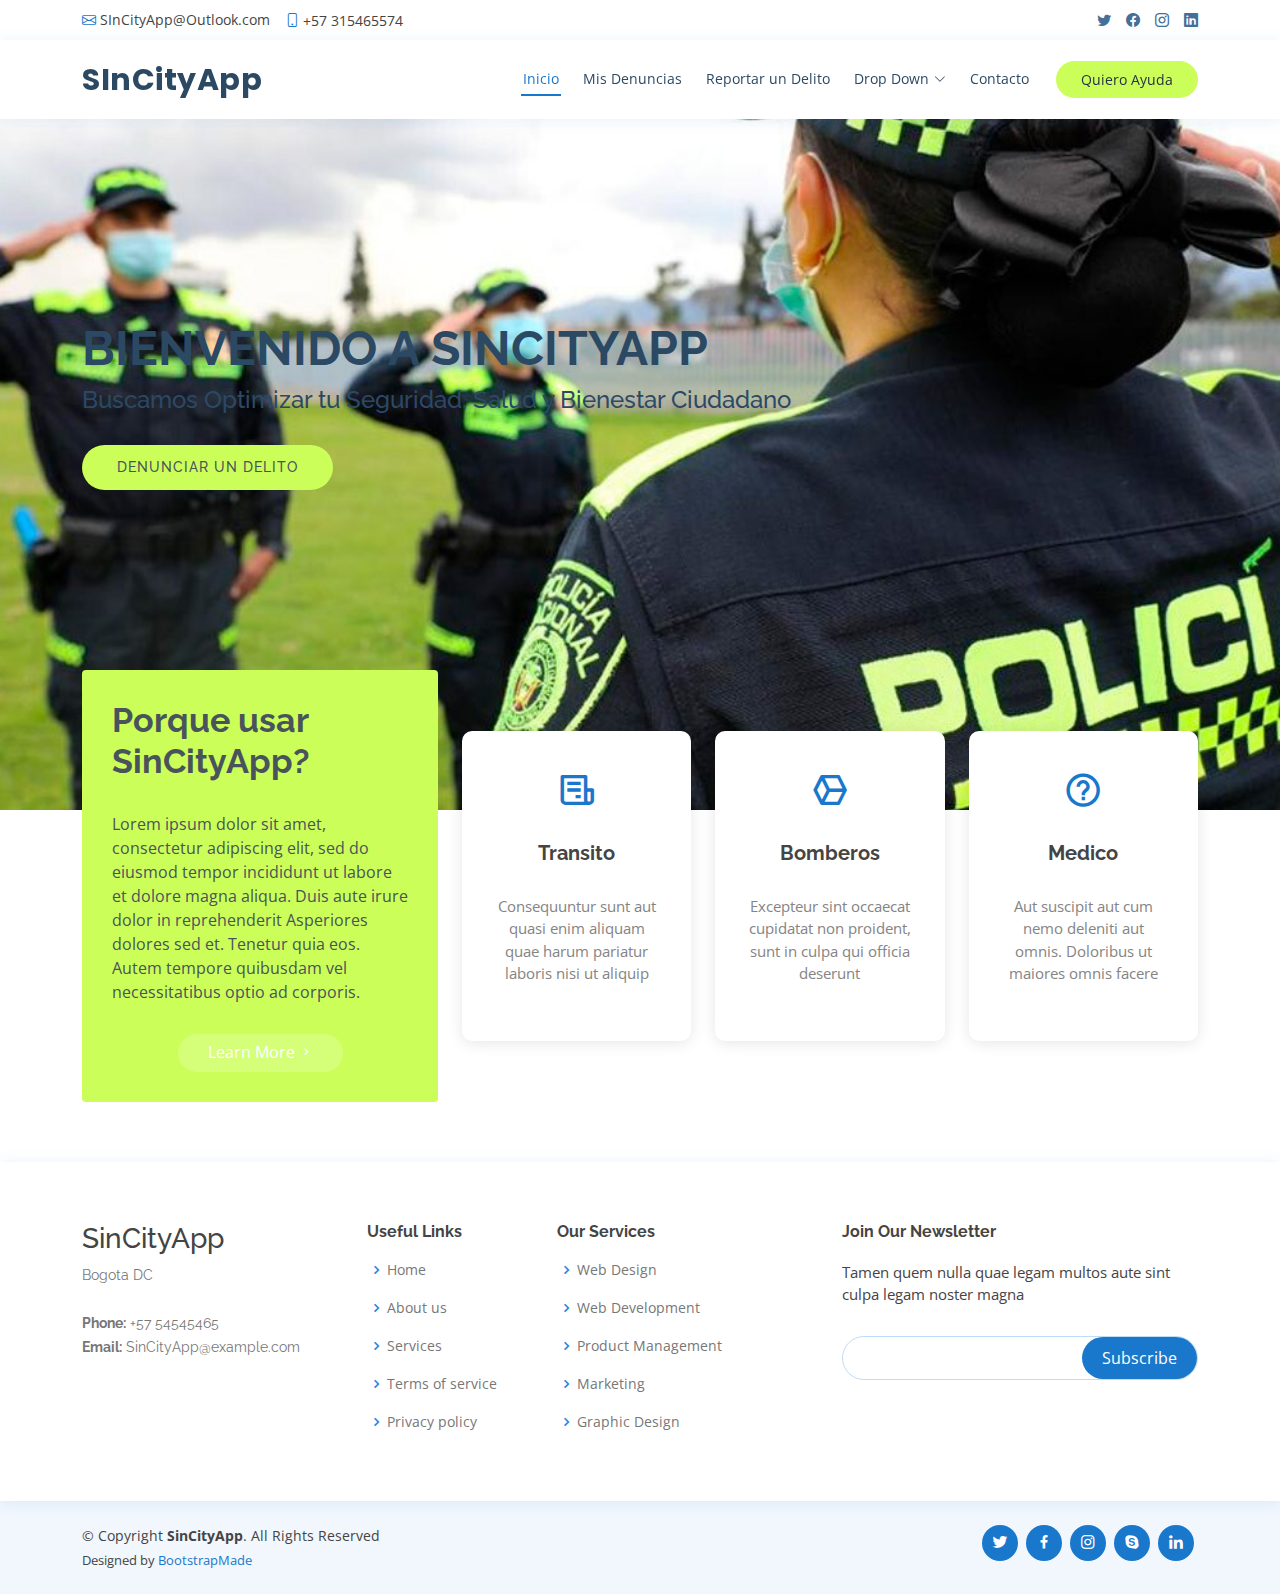
==== demo-simsityapp/src/main/resources/static/index.html @ 8b7c566d "Se agrego el BackEnd con Java SpringBoot" ====
<!DOCTYPE html>
<html lang="en">

<head>
  <meta charset="utf-8">
  <meta content="width=device-width, initial-scale=1.0" name="viewport">

  <title>SInCityApp</title>
  <meta content="" name="description">
  <meta content="" name="keywords">

  <!-- Favicons -->
  <link href="assets/img/favicon.png" rel="icon">
  <link href="assets/img/apple-touch-icon.png" rel="apple-touch-icon">

  <!-- Google Fonts -->
  <link href="https://fonts.googleapis.com/css?family=Open+Sans:300,300i,400,400i,600,600i,700,700i|Raleway:300,300i,400,400i,500,500i,600,600i,700,700i|Poppins:300,300i,400,400i,500,500i,600,600i,700,700i" rel="stylesheet">

  <!-- Vendor CSS Files -->
  <link href="assets/vendor/fontawesome-free/css/all.min.css" rel="stylesheet">
  <link href="assets/vendor/animate.css/animate.min.css" rel="stylesheet">
  <link href="assets/vendor/bootstrap/css/bootstrap.min.css" rel="stylesheet">
  <link href="assets/vendor/bootstrap-icons/bootstrap-icons.css" rel="stylesheet">
  <link href="assets/vendor/boxicons/css/boxicons.min.css" rel="stylesheet">
  <link href="assets/vendor/glightbox/css/glightbox.min.css" rel="stylesheet">
  <link href="assets/vendor/remixicon/remixicon.css" rel="stylesheet">
  <link href="assets/vendor/swiper/swiper-bundle.min.css" rel="stylesheet">

  <!-- Template Main CSS File -->
  <link href="assets/css/style.css" rel="stylesheet">

  <!-- =======================================================
  * Template Name: Medilab - v4.8.1
  * Template URL: https://bootstrapmade.com/medilab-free-medical-bootstrap-theme/
  * Author: BootstrapMade.com
  * License: https://bootstrapmade.com/license/
  ======================================================== -->
</head>

<body>

  <!-- ======= Top Bar ======= -->
  <div id="topbar" class="d-flex align-items-center fixed-top">
    <div class="container d-flex justify-content-between">
      <div class="contact-info d-flex align-items-center">
        <i class="bi bi-envelope"></i> <a href="mailto:contact@example.com">SInCityApp@Outlook.com</a>
        <i class="bi bi-phone"></i> +57 315465574
      </div>
      <div class="d-none d-lg-flex social-links align-items-center">
        <a href="#" class="twitter"><i class="bi bi-twitter"></i></a>
        <a href="#" class="facebook"><i class="bi bi-facebook"></i></a>
        <a href="#" class="instagram"><i class="bi bi-instagram"></i></a>
        <a href="#" class="linkedin"><i class="bi bi-linkedin"></i></i></a>
      </div>
    </div>
  </div>

  <!-- ======= Header ======= -->
  <header id="header" class="fixed-top">
    <div class="container d-flex align-items-center">

      <h1 class="logo me-auto"><a href="index.html">SInCityApp</a></h1>
      <!-- Uncomment below if you prefer to use an image logo -->
      <!-- <a href="index.html" class="logo me-auto"><img src="assets/img/logo.png" alt="" class="img-fluid"></a>-->

      <nav id="navbar" class="navbar order-last order-lg-0">
        <ul>
          <li><a class="nav-link scrollto active" href="#hero">Inicio</a></li>
          <li><a class="nav-link scrollto" href="#about">Mis Denuncias</a></li>
          <li><a class="nav-link scrollto" href="#services">Reportar un Delito</a></li>
      
          <li class="dropdown"><a href="#"><span>Drop Down</span> <i class="bi bi-chevron-down"></i></a>
            <ul>
              <li><a href="#">Drop Down 1</a></li>
              <li class="dropdown"><a href="#"><span>Deep Drop Down</span> <i class="bi bi-chevron-right"></i></a>
                <ul>
                  <li><a href="#">Deep Drop Down 1</a></li>
                  <li><a href="#">Deep Drop Down 2</a></li>
                  <li><a href="#">Deep Drop Down 3</a></li>
                  <li><a href="#">Deep Drop Down 4</a></li>
                  <li><a href="#">Deep Drop Down 5</a></li>
                </ul>
              </li>
              <li><a href="#">Drop Down 2</a></li>
              <li><a href="#">Drop Down 3</a></li>
              <li><a href="#">Drop Down 4</a></li>
            </ul>
          </li>
          <li><a class="nav-link scrollto" href="#contact">Contacto</a></li>
        </ul>
        <i class="bi bi-list mobile-nav-toggle"></i>
      </nav><!-- .navbar -->

      <a href="#appointment" class="appointment-btn scrollto"><span class="d-none d-md-inline">Quiero</span> Ayuda</a>

    </div>
  </header><!-- End Header -->

  <!-- ======= Hero Section ======= -->
  <section id="hero" class="d-flex align-items-center">
    <div class="container">
      <h1>Bienvenido a SInCityApp</h1>
      <h2>Buscamos Optimizar tu Seguridad, Salud y Bienestar Ciudadano</h2>
      <a href="#about" class="btn-get-started scrollto">Denunciar Un Delito</a>
    </div>
  </section><!-- End Hero -->

  <main id="main">

    <!-- ======= Why Us Section ======= -->
    <section id="why-us" class="why-us">
      <div class="container">

        <div class="row">
          <div class="col-lg-4 d-flex align-items-stretch">
            <div class="content">
              <h3>Porque usar SinCityApp?</h3>
              <p>
                Lorem ipsum dolor sit amet, consectetur adipiscing elit, sed do eiusmod tempor incididunt ut labore et dolore magna aliqua. Duis aute irure dolor in reprehenderit
                Asperiores dolores sed et. Tenetur quia eos. Autem tempore quibusdam vel necessitatibus optio ad corporis.
              </p>
              <div class="text-center">
                <a href="#" class="more-btn">Learn More <i class="bx bx-chevron-right"></i></a>
              </div>
            </div>
          </div>
          <div class="col-lg-8 d-flex align-items-stretch">
            <div class="icon-boxes d-flex flex-column justify-content-center">
              <div class="row">
                <div class="col-xl-4 d-flex align-items-stretch">
                  <div class="icon-box mt-4 mt-xl-0">
                    <i class="bx bx-receipt"></i>
                    <h4>Transito</h4>
                    <p>Consequuntur sunt aut quasi enim aliquam quae harum pariatur laboris nisi ut aliquip</p>
                  </div>
                </div>
                <div class="col-xl-4 d-flex align-items-stretch">
                  <div class="icon-box mt-4 mt-xl-0">
                    <i class="bx bx-cube-alt"></i>
                    <h4>Bomberos</h4>
                    <p>Excepteur sint occaecat cupidatat non proident, sunt in culpa qui officia deserunt</p>
                  </div>
                </div>
                <div class="col-xl-4 d-flex align-items-stretch">
                  <div class="icon-box mt-4 mt-xl-0">
                    <i class="bx bx-help-circle"></i>
                    <h4>Medico</h4>
                    <p>Aut suscipit aut cum nemo deleniti aut omnis. Doloribus ut maiores omnis facere</p>
                  </div>
                </div>
              </div>
            </div><!-- End .content-->
          </div>
        </div>

      </div>
    </section><!-- End Why Us Section -->

    <!-- ======= About Section ======= -->
    <!-- <section id="about" class="about">
      <div class="container-fluid">

        <div class="row">
          <div class="col-xl-5 col-lg-6 video-box d-flex justify-content-center align-items-stretch position-relative">
            <a href="https://www.youtube.com/watch?v=jDDaplaOz7Q" class="glightbox play-btn mb-4"></a>
          </div>

          <div class="col-xl-7 col-lg-6 icon-boxes d-flex flex-column align-items-stretch justify-content-center py-5 px-lg-5">
            <h3>Enim quis est voluptatibus aliquid consequatur fugiat</h3>
            <p>Esse voluptas cumque vel exercitationem. Reiciendis est hic accusamus. Non ipsam et sed minima temporibus laudantium. Soluta voluptate sed facere corporis dolores excepturi. Libero laboriosam sint et id nulla tenetur. Suscipit aut voluptate.</p>

            <div class="icon-box">
              <div class="icon"><i class="bx bx-fingerprint"></i></div>
              <h4 class="title"><a href="">Lorem Ipsum</a></h4>
              <p class="description">Voluptatum deleniti atque corrupti quos dolores et quas molestias excepturi sint occaecati cupiditate non provident</p>
            </div>

            <div class="icon-box">
              <div class="icon"><i class="bx bx-gift"></i></div>
              <h4 class="title"><a href="">Nemo Enim</a></h4>
              <p class="description">At vero eos et accusamus et iusto odio dignissimos ducimus qui blanditiis praesentium voluptatum deleniti atque</p>
            </div>

            <div class="icon-box">
              <div class="icon"><i class="bx bx-atom"></i></div>
              <h4 class="title"><a href="">Dine Pad</a></h4>
              <p class="description">Explicabo est voluptatum asperiores consequatur magnam. Et veritatis odit. Sunt aut deserunt minus aut eligendi omnis</p>
            </div>

          </div>
        </div>

      </div>
    </section> -->

    <!-- ======= Counts Section ======= -->
    <!-- <section id="counts" class="counts">
      <div class="container">

        <div class="row">

          <div class="col-lg-3 col-md-6">
            <div class="count-box">
              <i class="fas fa-user-md"></i>
              <span data-purecounter-start="0" data-purecounter-end="85" data-purecounter-duration="1" class="purecounter"></span>
              <p>Doctors</p>
            </div>
          </div>

          <div class="col-lg-3 col-md-6 mt-5 mt-md-0">
            <div class="count-box">
              <i class="far fa-hospital"></i>
              <span data-purecounter-start="0" data-purecounter-end="18" data-purecounter-duration="1" class="purecounter"></span>
              <p>Departments</p>
            </div>
          </div>

          <div class="col-lg-3 col-md-6 mt-5 mt-lg-0">
            <div class="count-box">
              <i class="fas fa-flask"></i>
              <span data-purecounter-start="0" data-purecounter-end="12" data-purecounter-duration="1" class="purecounter"></span>
              <p>Research Labs</p>
            </div>
          </div>

          <div class="col-lg-3 col-md-6 mt-5 mt-lg-0">
            <div class="count-box">
              <i class="fas fa-award"></i>
              <span data-purecounter-start="0" data-purecounter-end="150" data-purecounter-duration="1" class="purecounter"></span>
              <p>Awards</p>
            </div>
          </div>

        </div>

      </div>
    </section> -->

    <!-- ======= Services Section ======= -->
    <!-- <section id="services" class="services">
      <div class="container">

        <div class="section-title">
          <h2>Services</h2>
          <p>Magnam dolores commodi suscipit. Necessitatibus eius consequatur ex aliquid fuga eum quidem. Sit sint consectetur velit. Quisquam quos quisquam cupiditate. Et nemo qui impedit suscipit alias ea. Quia fugiat sit in iste officiis commodi quidem hic quas.</p>
        </div>

        <div class="row">
          <div class="col-lg-4 col-md-6 d-flex align-items-stretch">
            <div class="icon-box">
              <div class="icon"><i class="fas fa-heartbeat"></i></div>
              <h4><a href="">Lorem Ipsum</a></h4>
              <p>Voluptatum deleniti atque corrupti quos dolores et quas molestias excepturi</p>
            </div>
          </div>

          <div class="col-lg-4 col-md-6 d-flex align-items-stretch mt-4 mt-md-0">
            <div class="icon-box">
              <div class="icon"><i class="fas fa-pills"></i></div>
              <h4><a href="">Sed ut perspiciatis</a></h4>
              <p>Duis aute irure dolor in reprehenderit in voluptate velit esse cillum dolore</p>
            </div>
          </div>

          <div class="col-lg-4 col-md-6 d-flex align-items-stretch mt-4 mt-lg-0">
            <div class="icon-box">
              <div class="icon"><i class="fas fa-hospital-user"></i></div>
              <h4><a href="">Magni Dolores</a></h4>
              <p>Excepteur sint occaecat cupidatat non proident, sunt in culpa qui officia</p>
            </div>
          </div>

          <div class="col-lg-4 col-md-6 d-flex align-items-stretch mt-4">
            <div class="icon-box">
              <div class="icon"><i class="fas fa-dna"></i></div>
              <h4><a href="">Nemo Enim</a></h4>
              <p>At vero eos et accusamus et iusto odio dignissimos ducimus qui blanditiis</p>
            </div>
          </div>

          <div class="col-lg-4 col-md-6 d-flex align-items-stretch mt-4">
            <div class="icon-box">
              <div class="icon"><i class="fas fa-wheelchair"></i></div>
              <h4><a href="">Dele cardo</a></h4>
              <p>Quis consequatur saepe eligendi voluptatem consequatur dolor consequuntur</p>
            </div>
          </div>

          <div class="col-lg-4 col-md-6 d-flex align-items-stretch mt-4">
            <div class="icon-box">
              <div class="icon"><i class="fas fa-notes-medical"></i></div>
              <h4><a href="">Divera don</a></h4>
              <p>Modi nostrum vel laborum. Porro fugit error sit minus sapiente sit aspernatur</p>
            </div>
          </div>

        </div>

      </div>
    </section> -->

    <!-- ======= Appointment Section ======= -->
    <!-- <section id="appointment" class="appointment section-bg">
      <div class="container">

        <div class="section-title">
          <h2>Make an Appointment</h2>
          <p>Magnam dolores commodi suscipit. Necessitatibus eius consequatur ex aliquid fuga eum quidem. Sit sint consectetur velit. Quisquam quos quisquam cupiditate. Et nemo qui impedit suscipit alias ea. Quia fugiat sit in iste officiis commodi quidem hic quas.</p>
        </div>

        <form action="forms/appointment.php" method="post" role="form" class="php-email-form">
          <div class="row">
            <div class="col-md-4 form-group">
              <input type="text" name="name" class="form-control" id="name" placeholder="Your Name" data-rule="minlen:4" data-msg="Please enter at least 4 chars">
              <div class="validate"></div>
            </div>
            <div class="col-md-4 form-group mt-3 mt-md-0">
              <input type="email" class="form-control" name="email" id="email" placeholder="Your Email" data-rule="email" data-msg="Please enter a valid email">
              <div class="validate"></div>
            </div>
            <div class="col-md-4 form-group mt-3 mt-md-0">
              <input type="tel" class="form-control" name="phone" id="phone" placeholder="Your Phone" data-rule="minlen:4" data-msg="Please enter at least 4 chars">
              <div class="validate"></div>
            </div>
          </div>
          <div class="row">
            <div class="col-md-4 form-group mt-3">
              <input type="datetime" name="date" class="form-control datepicker" id="date" placeholder="Appointment Date" data-rule="minlen:4" data-msg="Please enter at least 4 chars">
              <div class="validate"></div>
            </div>
            <div class="col-md-4 form-group mt-3">
              <select name="department" id="department" class="form-select">
                <option value="">Select Department</option>
                <option value="Department 1">Department 1</option>
                <option value="Department 2">Department 2</option>
                <option value="Department 3">Department 3</option>
              </select>
              <div class="validate"></div>
            </div>
            <div class="col-md-4 form-group mt-3">
              <select name="doctor" id="doctor" class="form-select">
                <option value="">Select Doctor</option>
                <option value="Doctor 1">Doctor 1</option>
                <option value="Doctor 2">Doctor 2</option>
                <option value="Doctor 3">Doctor 3</option>
              </select>
              <div class="validate"></div>
            </div>
          </div>

          <div class="form-group mt-3">
            <textarea class="form-control" name="message" rows="5" placeholder="Message (Optional)"></textarea>
            <div class="validate"></div>
          </div>
          <div class="mb-3">
            <div class="loading">Loading</div>
            <div class="error-message"></div>
            <div class="sent-message">Your appointment request has been sent successfully. Thank you!</div>
          </div>
          <div class="text-center"><button type="submit">Make an Appointment</button></div>
        </form>

      </div>
    </section> -->

    <!-- ======= Departments Section ======= -->
    <!-- <section id="departments" class="departments">
      <div class="container">

        <div class="section-title">
          <h2>Departments</h2>
          <p>Magnam dolores commodi suscipit. Necessitatibus eius consequatur ex aliquid fuga eum quidem. Sit sint consectetur velit. Quisquam quos quisquam cupiditate. Et nemo qui impedit suscipit alias ea. Quia fugiat sit in iste officiis commodi quidem hic quas.</p>
        </div>

        <div class="row gy-4">
          <div class="col-lg-3">
            <ul class="nav nav-tabs flex-column">
              <li class="nav-item">
                <a class="nav-link active show" data-bs-toggle="tab" href="#tab-1">Cardiology</a>
              </li>
              <li class="nav-item">
                <a class="nav-link" data-bs-toggle="tab" href="#tab-2">Neurology</a>
              </li>
              <li class="nav-item">
                <a class="nav-link" data-bs-toggle="tab" href="#tab-3">Hepatology</a>
              </li>
              <li class="nav-item">
                <a class="nav-link" data-bs-toggle="tab" href="#tab-4">Pediatrics</a>
              </li>
              <li class="nav-item">
                <a class="nav-link" data-bs-toggle="tab" href="#tab-5">Eye Care</a>
              </li>
            </ul>
          </div>
          <div class="col-lg-9">
            <div class="tab-content">
              <div class="tab-pane active show" id="tab-1">
                <div class="row gy-4">
                  <div class="col-lg-8 details order-2 order-lg-1">
                    <h3>Cardiology</h3>
                    <p class="fst-italic">Qui laudantium consequatur laborum sit qui ad sapiente dila parde sonata raqer a videna mareta paulona marka</p>
                    <p>Et nobis maiores eius. Voluptatibus ut enim blanditiis atque harum sint. Laborum eos ipsum ipsa odit magni. Incidunt hic ut molestiae aut qui. Est repellat minima eveniet eius et quis magni nihil. Consequatur dolorem quaerat quos qui similique accusamus nostrum rem vero</p>
                  </div>
                  <div class="col-lg-4 text-center order-1 order-lg-2">
                    <img src="assets/img/departments-1.jpg" alt="" class="img-fluid">
                  </div>
                </div>
              </div>
              <div class="tab-pane" id="tab-2">
                <div class="row gy-4">
                  <div class="col-lg-8 details order-2 order-lg-1">
                    <h3>Et blanditiis nemo veritatis excepturi</h3>
                    <p class="fst-italic">Qui laudantium consequatur laborum sit qui ad sapiente dila parde sonata raqer a videna mareta paulona marka</p>
                    <p>Ea ipsum voluptatem consequatur quis est. Illum error ullam omnis quia et reiciendis sunt sunt est. Non aliquid repellendus itaque accusamus eius et velit ipsa voluptates. Optio nesciunt eaque beatae accusamus lerode pakto madirna desera vafle de nideran pal</p>
                  </div>
                  <div class="col-lg-4 text-center order-1 order-lg-2">
                    <img src="assets/img/departments-2.jpg" alt="" class="img-fluid">
                  </div>
                </div>
              </div>
              <div class="tab-pane" id="tab-3">
                <div class="row gy-4">
                  <div class="col-lg-8 details order-2 order-lg-1">
                    <h3>Impedit facilis occaecati odio neque aperiam sit</h3>
                    <p class="fst-italic">Eos voluptatibus quo. Odio similique illum id quidem non enim fuga. Qui natus non sunt dicta dolor et. In asperiores velit quaerat perferendis aut</p>
                    <p>Iure officiis odit rerum. Harum sequi eum illum corrupti culpa veritatis quisquam. Neque necessitatibus illo rerum eum ut. Commodi ipsam minima molestiae sed laboriosam a iste odio. Earum odit nesciunt fugiat sit ullam. Soluta et harum voluptatem optio quae</p>
                  </div>
                  <div class="col-lg-4 text-center order-1 order-lg-2">
                    <img src="assets/img/departments-3.jpg" alt="" class="img-fluid">
                  </div>
                </div>
              </div>
              <div class="tab-pane" id="tab-4">
                <div class="row gy-4">
                  <div class="col-lg-8 details order-2 order-lg-1">
                    <h3>Fuga dolores inventore laboriosam ut est accusamus laboriosam dolore</h3>
                    <p class="fst-italic">Totam aperiam accusamus. Repellat consequuntur iure voluptas iure porro quis delectus</p>
                    <p>Eaque consequuntur consequuntur libero expedita in voluptas. Nostrum ipsam necessitatibus aliquam fugiat debitis quis velit. Eum ex maxime error in consequatur corporis atque. Eligendi asperiores sed qui veritatis aperiam quia a laborum inventore</p>
                  </div>
                  <div class="col-lg-4 text-center order-1 order-lg-2">
                    <img src="assets/img/departments-4.jpg" alt="" class="img-fluid">
                  </div>
                </div>
              </div>
              <div class="tab-pane" id="tab-5">
                <div class="row gy-4">
                  <div class="col-lg-8 details order-2 order-lg-1">
                    <h3>Est eveniet ipsam sindera pad rone matrelat sando reda</h3>
                    <p class="fst-italic">Omnis blanditiis saepe eos autem qui sunt debitis porro quia.</p>
                    <p>Exercitationem nostrum omnis. Ut reiciendis repudiandae minus. Omnis recusandae ut non quam ut quod eius qui. Ipsum quia odit vero atque qui quibusdam amet. Occaecati sed est sint aut vitae molestiae voluptate vel</p>
                  </div>
                  <div class="col-lg-4 text-center order-1 order-lg-2">
                    <img src="assets/img/departments-5.jpg" alt="" class="img-fluid">
                  </div>
                </div>
              </div>
            </div>
          </div>
        </div>

      </div>
    </section> -->

    <!-- ======= Doctors Section ======= -->
    <!-- <section id="doctors" class="doctors">
      <div class="container">

        <div class="section-title">
          <h2>Doctors</h2>
          <p>Magnam dolores commodi suscipit. Necessitatibus eius consequatur ex aliquid fuga eum quidem. Sit sint consectetur velit. Quisquam quos quisquam cupiditate. Et nemo qui impedit suscipit alias ea. Quia fugiat sit in iste officiis commodi quidem hic quas.</p>
        </div>

        <div class="row">

          <div class="col-lg-6">
            <div class="member d-flex align-items-start">
              <div class="pic"><img src="assets/img/doctors/doctors-1.jpg" class="img-fluid" alt=""></div>
              <div class="member-info">
                <h4>Walter White</h4>
                <span>Chief Medical Officer</span>
                <p>Explicabo voluptatem mollitia et repellat qui dolorum quasi</p>
                <div class="social">
                  <a href=""><i class="ri-twitter-fill"></i></a>
                  <a href=""><i class="ri-facebook-fill"></i></a>
                  <a href=""><i class="ri-instagram-fill"></i></a>
                  <a href=""> <i class="ri-linkedin-box-fill"></i> </a>
                </div>
              </div>
            </div>
          </div>

          <div class="col-lg-6 mt-4 mt-lg-0">
            <div class="member d-flex align-items-start">
              <div class="pic"><img src="assets/img/doctors/doctors-2.jpg" class="img-fluid" alt=""></div>
              <div class="member-info">
                <h4>Sarah Jhonson</h4>
                <span>Anesthesiologist</span>
                <p>Aut maiores voluptates amet et quis praesentium qui senda para</p>
                <div class="social">
                  <a href=""><i class="ri-twitter-fill"></i></a>
                  <a href=""><i class="ri-facebook-fill"></i></a>
                  <a href=""><i class="ri-instagram-fill"></i></a>
                  <a href=""> <i class="ri-linkedin-box-fill"></i> </a>
                </div>
              </div>
            </div>
          </div>

          <div class="col-lg-6 mt-4">
            <div class="member d-flex align-items-start">
              <div class="pic"><img src="assets/img/doctors/doctors-3.jpg" class="img-fluid" alt=""></div>
              <div class="member-info">
                <h4>William Anderson</h4>
                <span>Cardiology</span>
                <p>Quisquam facilis cum velit laborum corrupti fuga rerum quia</p>
                <div class="social">
                  <a href=""><i class="ri-twitter-fill"></i></a>
                  <a href=""><i class="ri-facebook-fill"></i></a>
                  <a href=""><i class="ri-instagram-fill"></i></a>
                  <a href=""> <i class="ri-linkedin-box-fill"></i> </a>
                </div>
              </div>
            </div>
          </div>

          <div class="col-lg-6 mt-4">
            <div class="member d-flex align-items-start">
              <div class="pic"><img src="assets/img/doctors/doctors-4.jpg" class="img-fluid" alt=""></div>
              <div class="member-info">
                <h4>Amanda Jepson</h4>
                <span>Neurosurgeon</span>
                <p>Dolorum tempora officiis odit laborum officiis et et accusamus</p>
                <div class="social">
                  <a href=""><i class="ri-twitter-fill"></i></a>
                  <a href=""><i class="ri-facebook-fill"></i></a>
                  <a href=""><i class="ri-instagram-fill"></i></a>
                  <a href=""> <i class="ri-linkedin-box-fill"></i> </a>
                </div>
              </div>
            </div>
          </div>

        </div>

      </div>
    </section> -->

    <!-- ======= Frequently Asked Questions Section ======= -->
    <!-- <section id="faq" class="faq section-bg">
      <div class="container">

        <div class="section-title">
          <h2>Frequently Asked Questions</h2>
          <p>Magnam dolores commodi suscipit. Necessitatibus eius consequatur ex aliquid fuga eum quidem. Sit sint consectetur velit. Quisquam quos quisquam cupiditate. Et nemo qui impedit suscipit alias ea. Quia fugiat sit in iste officiis commodi quidem hic quas.</p>
        </div>

        <div class="faq-list">
          <ul>
            <li data-aos="fade-up">
              <i class="bx bx-help-circle icon-help"></i> <a data-bs-toggle="collapse" class="collapse" data-bs-target="#faq-list-1">Non consectetur a erat nam at lectus urna duis? <i class="bx bx-chevron-down icon-show"></i><i class="bx bx-chevron-up icon-close"></i></a>
              <div id="faq-list-1" class="collapse show" data-bs-parent=".faq-list">
                <p>
                  Feugiat pretium nibh ipsum consequat. Tempus iaculis urna id volutpat lacus laoreet non curabitur gravida. Venenatis lectus magna fringilla urna porttitor rhoncus dolor purus non.
                </p>
              </div>
            </li>

            <li data-aos="fade-up" data-aos-delay="100">
              <i class="bx bx-help-circle icon-help"></i> <a data-bs-toggle="collapse" data-bs-target="#faq-list-2" class="collapsed">Feugiat scelerisque varius morbi enim nunc? <i class="bx bx-chevron-down icon-show"></i><i class="bx bx-chevron-up icon-close"></i></a>
              <div id="faq-list-2" class="collapse" data-bs-parent=".faq-list">
                <p>
                  Dolor sit amet consectetur adipiscing elit pellentesque habitant morbi. Id interdum velit laoreet id donec ultrices. Fringilla phasellus faucibus scelerisque eleifend donec pretium. Est pellentesque elit ullamcorper dignissim. Mauris ultrices eros in cursus turpis massa tincidunt dui.
                </p>
              </div>
            </li>

            <li data-aos="fade-up" data-aos-delay="200">
              <i class="bx bx-help-circle icon-help"></i> <a data-bs-toggle="collapse" data-bs-target="#faq-list-3" class="collapsed">Dolor sit amet consectetur adipiscing elit? <i class="bx bx-chevron-down icon-show"></i><i class="bx bx-chevron-up icon-close"></i></a>
              <div id="faq-list-3" class="collapse" data-bs-parent=".faq-list">
                <p>
                  Eleifend mi in nulla posuere sollicitudin aliquam ultrices sagittis orci. Faucibus pulvinar elementum integer enim. Sem nulla pharetra diam sit amet nisl suscipit. Rutrum tellus pellentesque eu tincidunt. Lectus urna duis convallis convallis tellus. Urna molestie at elementum eu facilisis sed odio morbi quis
                </p>
              </div>
            </li>

            <li data-aos="fade-up" data-aos-delay="300">
              <i class="bx bx-help-circle icon-help"></i> <a data-bs-toggle="collapse" data-bs-target="#faq-list-4" class="collapsed">Tempus quam pellentesque nec nam aliquam sem et tortor consequat? <i class="bx bx-chevron-down icon-show"></i><i class="bx bx-chevron-up icon-close"></i></a>
              <div id="faq-list-4" class="collapse" data-bs-parent=".faq-list">
                <p>
                  Molestie a iaculis at erat pellentesque adipiscing commodo. Dignissim suspendisse in est ante in. Nunc vel risus commodo viverra maecenas accumsan. Sit amet nisl suscipit adipiscing bibendum est. Purus gravida quis blandit turpis cursus in.
                </p>
              </div>
            </li>

            <li data-aos="fade-up" data-aos-delay="400">
              <i class="bx bx-help-circle icon-help"></i> <a data-bs-toggle="collapse" data-bs-target="#faq-list-5" class="collapsed">Tortor vitae purus faucibus ornare. Varius vel pharetra vel turpis nunc eget lorem dolor? <i class="bx bx-chevron-down icon-show"></i><i class="bx bx-chevron-up icon-close"></i></a>
              <div id="faq-list-5" class="collapse" data-bs-parent=".faq-list">
                <p>
                  Laoreet sit amet cursus sit amet dictum sit amet justo. Mauris vitae ultricies leo integer malesuada nunc vel. Tincidunt eget nullam non nisi est sit amet. Turpis nunc eget lorem dolor sed. Ut venenatis tellus in metus vulputate eu scelerisque.
                </p>
              </div>
            </li>

          </ul>
        </div>

      </div>
    </section> -->
    <!-- ======= Testimonials Section ======= -->
    <section style="display: none;" id="testimonials" class="testimonials">
      <div class="container">

        <div class="testimonials-slider swiper" data-aos="fade-up" data-aos-delay="100">
          <div class="swiper-wrapper">

            <div class="swiper-slide">
              <div class="testimonial-wrap">
                <div class="testimonial-item">
                  <img src="assets/img/testimonials/testimonials-1.jpg" class="testimonial-img" alt="">
                  <h3>Saul Goodman</h3>
                  <h4>Ceo &amp; Founder</h4>
                  <p>
                    <i class="bx bxs-quote-alt-left quote-icon-left"></i>
                    Proin iaculis purus consequat sem cure digni ssim donec porttitora entum suscipit rhoncus. Accusantium quam, ultricies eget id, aliquam eget nibh et. Maecen aliquam, risus at semper.
                    <i class="bx bxs-quote-alt-right quote-icon-right"></i>
                  </p>
                </div>
              </div>
            </div><!-- End testimonial item -->

            <div class="swiper-slide">
              <div class="testimonial-wrap">
                <div class="testimonial-item">
                  <img src="assets/img/testimonials/testimonials-2.jpg" class="testimonial-img" alt="">
                  <h3>Sara Wilsson</h3>
                  <h4>Designer</h4>
                  <p>
                    <i class="bx bxs-quote-alt-left quote-icon-left"></i>
                    Export tempor illum tamen malis malis eram quae irure esse labore quem cillum quid cillum eram malis quorum velit fore eram velit sunt aliqua noster fugiat irure amet legam anim culpa.
                    <i class="bx bxs-quote-alt-right quote-icon-right"></i>
                  </p>
                </div>
              </div>
            </div><!-- End testimonial item -->

            <div class="swiper-slide">
              <div class="testimonial-wrap">
                <div class="testimonial-item">
                  <img src="assets/img/testimonials/testimonials-3.jpg" class="testimonial-img" alt="">
                  <h3>Jena Karlis</h3>
                  <h4>Store Owner</h4>
                  <p>
                    <i class="bx bxs-quote-alt-left quote-icon-left"></i>
                    Enim nisi quem export duis labore cillum quae magna enim sint quorum nulla quem veniam duis minim tempor labore quem eram duis noster aute amet eram fore quis sint minim.
                    <i class="bx bxs-quote-alt-right quote-icon-right"></i>
                  </p>
                </div>
              </div>
            </div><!-- End testimonial item -->

            <div class="swiper-slide">
              <div class="testimonial-wrap">
                <div class="testimonial-item">
                  <img src="assets/img/testimonials/testimonials-4.jpg" class="testimonial-img" alt="">
                  <h3>Matt Brandon</h3>
                  <h4>Freelancer</h4>
                  <p>
                    <i class="bx bxs-quote-alt-left quote-icon-left"></i>
                    Fugiat enim eram quae cillum dolore dolor amet nulla culpa multos export minim fugiat minim velit minim dolor enim duis veniam ipsum anim magna sunt elit fore quem dolore labore illum veniam.
                    <i class="bx bxs-quote-alt-right quote-icon-right"></i>
                  </p>
                </div>
              </div>
            </div><!-- End testimonial item -->

            <div class="swiper-slide">
              <div class="testimonial-wrap">
                <div class="testimonial-item">
                  <img src="assets/img/testimonials/testimonials-5.jpg" class="testimonial-img" alt="">
                  <h3>John Larson</h3>
                  <h4>Entrepreneur</h4>
                  <p>
                    <i class="bx bxs-quote-alt-left quote-icon-left"></i>
                    Quis quorum aliqua sint quem legam fore sunt eram irure aliqua veniam tempor noster veniam enim culpa labore duis sunt culpa nulla illum cillum fugiat legam esse veniam culpa fore nisi cillum quid.
                    <i class="bx bxs-quote-alt-right quote-icon-right"></i>
                  </p>
                </div>
              </div>
            </div><!-- End testimonial item -->

          </div>
          <div class="swiper-pagination"></div>
        </div>

      </div>
    </section>

    <!-- ======= Gallery Section ======= -->
    <section  style="display: none;" id="gallery" class="gallery">
      <div class="container">

        <div class="section-title">
          <h2>Gallery</h2>
          <p>Magnam dolores commodi suscipit. Necessitatibus eius consequatur ex aliquid fuga eum quidem. Sit sint consectetur velit. Quisquam quos quisquam cupiditate. Et nemo qui impedit suscipit alias ea. Quia fugiat sit in iste officiis commodi quidem hic quas.</p>
        </div>
      </div>

      <div class="container-fluid">
        <div class="row g-0">

          <div class="col-lg-3 col-md-4">
            <div class="gallery-item">
              <a href="assets/img/gallery/gallery-1.jpg" class="galelry-lightbox">
                <img src="assets/img/gallery/gallery-1.jpg" alt="" class="img-fluid">
              </a>
            </div>
          </div>

          <div class="col-lg-3 col-md-4">
            <div class="gallery-item">
              <a href="assets/img/gallery/gallery-2.jpg" class="galelry-lightbox">
                <img src="assets/img/gallery/gallery-2.jpg" alt="" class="img-fluid">
              </a>
            </div>
          </div>

          <div class="col-lg-3 col-md-4">
            <div class="gallery-item">
              <a href="assets/img/gallery/gallery-3.jpg" class="galelry-lightbox">
                <img src="assets/img/gallery/gallery-3.jpg" alt="" class="img-fluid">
              </a>
            </div>
          </div>

          <div class="col-lg-3 col-md-4">
            <div class="gallery-item">
              <a href="assets/img/gallery/gallery-4.jpg" class="galelry-lightbox">
                <img src="assets/img/gallery/gallery-4.jpg" alt="" class="img-fluid">
              </a>
            </div>
          </div>

          <div class="col-lg-3 col-md-4">
            <div class="gallery-item">
              <a href="assets/img/gallery/gallery-5.jpg" class="galelry-lightbox">
                <img src="assets/img/gallery/gallery-5.jpg" alt="" class="img-fluid">
              </a>
            </div>
          </div>

          <div class="col-lg-3 col-md-4">
            <div class="gallery-item">
              <a href="assets/img/gallery/gallery-6.jpg" class="galelry-lightbox">
                <img src="assets/img/gallery/gallery-6.jpg" alt="" class="img-fluid">
              </a>
            </div>
          </div>

          <div class="col-lg-3 col-md-4">
            <div class="gallery-item">
              <a href="assets/img/gallery/gallery-7.jpg" class="galelry-lightbox">
                <img src="assets/img/gallery/gallery-7.jpg" alt="" class="img-fluid">
              </a>
            </div>
          </div>

          <div class="col-lg-3 col-md-4">
            <div class="gallery-item">
              <a href="assets/img/gallery/gallery-8.jpg" class="galelry-lightbox">
                <img src="assets/img/gallery/gallery-8.jpg" alt="" class="img-fluid">
              </a>
            </div>
          </div>

        </div>

      </div>
    </section><!-- End Gallery Section -->

    <!-- ======= Contact Section ======= -->
    <section style="display: none;" id="contact" class="contact">
      <div class="container">

        <div class="section-title">
          <h2>Contact</h2>
          <p>Magnam dolores commodi suscipit. Necessitatibus eius consequatur ex aliquid fuga eum quidem. Sit sint consectetur velit. Quisquam quos quisquam cupiditate. Et nemo qui impedit suscipit alias ea. Quia fugiat sit in iste officiis commodi quidem hic quas.</p>
        </div>
      </div>

      <div>
        <iframe style="border:0; width: 100%; height: 350px;" src="https://www.google.com/maps/embed?pb=!1m14!1m8!1m3!1d12097.433213460943!2d-74.0062269!3d40.7101282!3m2!1i1024!2i768!4f13.1!3m3!1m2!1s0x0%3A0xb89d1fe6bc499443!2sDowntown+Conference+Center!5e0!3m2!1smk!2sbg!4v1539943755621" frameborder="0" allowfullscreen></iframe>
      </div>

      <div class="container">
        <div class="row mt-5">

          <div class="col-lg-4">
            <div class="info">
              <div class="address">
                <i class="bi bi-geo-alt"></i>
                <h4>Location:</h4>
                <p>A108 Adam Street, New York, NY 535022</p>
              </div>

              <div class="email">
                <i class="bi bi-envelope"></i>
                <h4>Email:</h4>
                <p>info@example.com</p>
              </div>

              <div class="phone">
                <i class="bi bi-phone"></i>
                <h4>Call:</h4>
                <p>+1 5589 55488 55s</p>
              </div>

            </div>

          </div>

          <div class="col-lg-8 mt-5 mt-lg-0">

            <form action="forms/contact.php" method="post" role="form" class="php-email-form">
              <div class="row">
                <div class="col-md-6 form-group">
                  <input type="text" name="name" class="form-control" id="name" placeholder="Your Name" required>
                </div>
                <div class="col-md-6 form-group mt-3 mt-md-0">
                  <input type="email" class="form-control" name="email" id="email" placeholder="Your Email" required>
                </div>
              </div>
              <div class="form-group mt-3">
                <input type="text" class="form-control" name="subject" id="subject" placeholder="Subject" required>
              </div>
              <div class="form-group mt-3">
                <textarea class="form-control" name="message" rows="5" placeholder="Message" required></textarea>
              </div>
              <div class="my-3">
                <div class="loading">Loading</div>
                <div class="error-message"></div>
                <div class="sent-message">Your message has been sent. Thank you!</div>
              </div>
              <div class="text-center"><button type="submit">Send Message</button></div>
            </form>

          </div>

        </div>

      </div>
    </section><!-- End Contact Section -->

  </main><!-- End #main -->

  <!-- ======= Footer ======= -->
  <footer id="footer">

    <div class="footer-top">
      <div class="container">
        <div class="row">

          <div class="col-lg-3 col-md-6 footer-contact">
            <h3>SinCityApp</h3>
            <p>
              Bogota DC <br>
             <br>
              
              <strong>Phone:</strong> +57 54545465<br>
              <strong>Email:</strong> SinCityApp@example.com<br>
            </p>
          </div>

          <div class="col-lg-2 col-md-6 footer-links">
            <h4>Useful Links</h4>
            <ul>
              <li><i class="bx bx-chevron-right"></i> <a href="#">Home</a></li>
              <li><i class="bx bx-chevron-right"></i> <a href="#">About us</a></li>
              <li><i class="bx bx-chevron-right"></i> <a href="#">Services</a></li>
              <li><i class="bx bx-chevron-right"></i> <a href="#">Terms of service</a></li>
              <li><i class="bx bx-chevron-right"></i> <a href="#">Privacy policy</a></li>
            </ul>
          </div>

          <div class="col-lg-3 col-md-6 footer-links">
            <h4>Our Services</h4>
            <ul>
              <li><i class="bx bx-chevron-right"></i> <a href="#">Web Design</a></li>
              <li><i class="bx bx-chevron-right"></i> <a href="#">Web Development</a></li>
              <li><i class="bx bx-chevron-right"></i> <a href="#">Product Management</a></li>
              <li><i class="bx bx-chevron-right"></i> <a href="#">Marketing</a></li>
              <li><i class="bx bx-chevron-right"></i> <a href="#">Graphic Design</a></li>
            </ul>
          </div>

          <div class="col-lg-4 col-md-6 footer-newsletter">
            <h4>Join Our Newsletter</h4>
            <p>Tamen quem nulla quae legam multos aute sint culpa legam noster magna</p>
            <form action="" method="post">
              <input type="email" name="email"><input type="submit" value="Subscribe">
            </form>
          </div>

        </div>
      </div>
    </div>

    <div class="container d-md-flex py-4">

      <div class="me-md-auto text-center text-md-start">
        <div class="copyright">
          &copy; Copyright <strong><span>SinCityApp</span></strong>. All Rights Reserved
        </div>
        <div class="credits">
          <!-- All the links in the footer should remain intact. -->
          <!-- You can delete the links only if you purchased the pro version. -->
          <!-- Licensing information: https://bootstrapmade.com/license/ -->
          <!-- Purchase the pro version with working PHP/AJAX contact form: https://bootstrapmade.com/medilab-free-medical-bootstrap-theme/ -->
          Designed by <a href="https://bootstrapmade.com/">BootstrapMade</a>
        </div>
      </div>
      <div class="social-links text-center text-md-right pt-3 pt-md-0">
        <a href="#" class="twitter"><i class="bx bxl-twitter"></i></a>
        <a href="#" class="facebook"><i class="bx bxl-facebook"></i></a>
        <a href="#" class="instagram"><i class="bx bxl-instagram"></i></a>
        <a href="#" class="google-plus"><i class="bx bxl-skype"></i></a>
        <a href="#" class="linkedin"><i class="bx bxl-linkedin"></i></a>
      </div>
    </div>
  </footer><!-- End Footer -->

  <div id="preloader"></div>
  <a href="#" class="back-to-top d-flex align-items-center justify-content-center"><i class="bi bi-arrow-up-short"></i></a>

  <!-- Vendor JS Files -->
  <script src="assets/vendor/purecounter/purecounter_vanilla.js"></script>
  <script src="assets/vendor/bootstrap/js/bootstrap.bundle.min.js"></script>
  <script src="assets/vendor/glightbox/js/glightbox.min.js"></script>
  <script src="assets/vendor/swiper/swiper-bundle.min.js"></script>
  <script src="assets/vendor/php-email-form/validate.js"></script>

  <!-- Template Main JS File -->
  <script src="assets/js/main.js"></script>

</body>

</html>
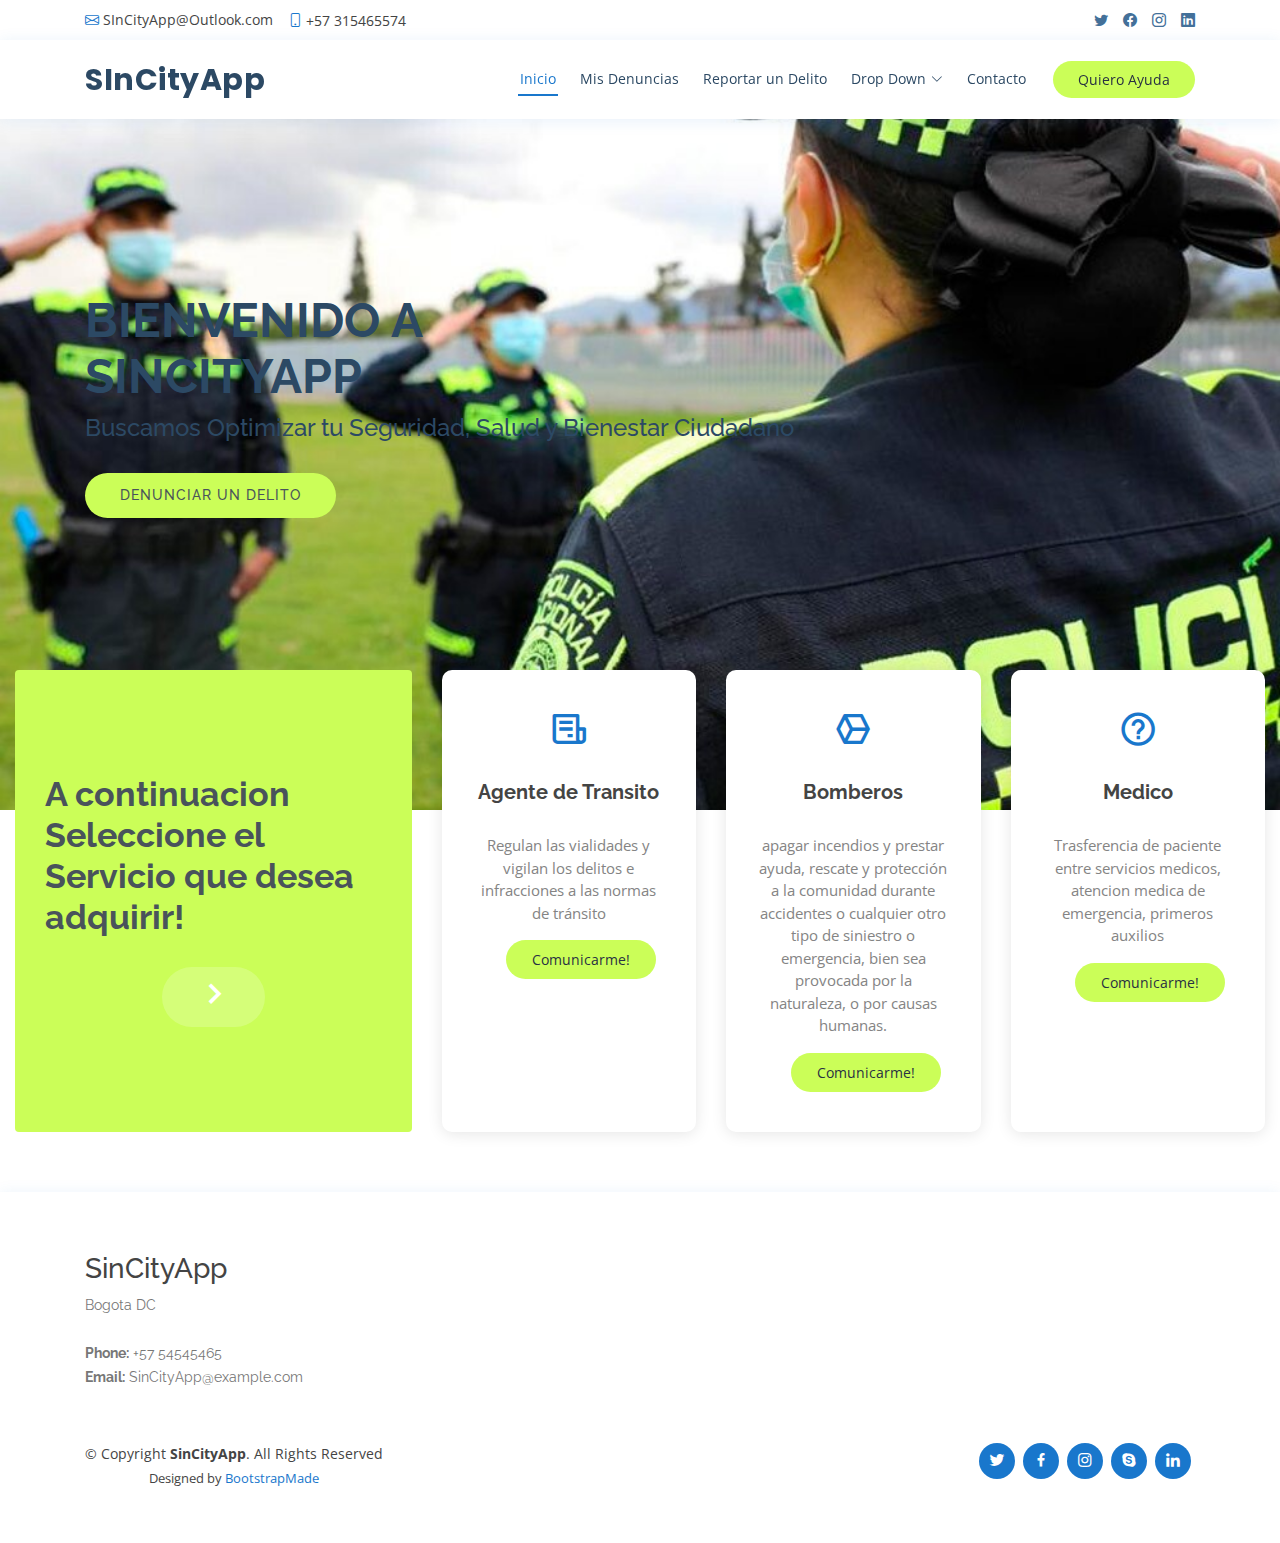
==== commit 3cc5b704: "Ingreso de datos" ====
--- a/demo-simsityapp/src/main/resources/static/index.html
+++ b/demo-simsityapp/src/main/resources/static/index.html
@@ -25,7 +25,7 @@
   <link href="assets/vendor/glightbox/css/glightbox.min.css" rel="stylesheet">
   <link href="assets/vendor/remixicon/remixicon.css" rel="stylesheet">
   <link href="assets/vendor/swiper/swiper-bundle.min.css" rel="stylesheet">
-
+  <link rel="stylesheet" href="https://cdn.jsdelivr.net/npm/bootstrap@4.0.0/dist/css/bootstrap.min.css" integrity="sha384-Gn5384xqQ1aoWXA+058RXPxPg6fy4IWvTNh0E263XmFcJlSAwiGgFAW/dAiS6JXm" crossorigin="anonymous">
   <!-- Template Main CSS File -->
   <link href="assets/css/style.css" rel="stylesheet">
 
@@ -65,8 +65,8 @@
 
       <nav id="navbar" class="navbar order-last order-lg-0">
         <ul>
-          <li><a class="nav-link scrollto active" href="#hero">Inicio</a></li>
-          <li><a class="nav-link scrollto" href="#about">Mis Denuncias</a></li>
+          <li><a class="nav-link scrollto active" href="index.html">Inicio</a></li>
+          <li><a class="nav-link scrollto" href="Mis_Denuncias.html">Mis Denuncias</a></li>
           <li><a class="nav-link scrollto" href="#services">Reportar un Delito</a></li>
       
           <li class="dropdown"><a href="#"><span>Drop Down</span> <i class="bi bi-chevron-down"></i></a>
@@ -91,7 +91,7 @@
         <i class="bi bi-list mobile-nav-toggle"></i>
       </nav><!-- .navbar -->
 
-      <a href="#appointment" class="appointment-btn scrollto"><span class="d-none d-md-inline">Quiero</span> Ayuda</a>
+      <a href="#appointment" id="appointment" class="appointment-btn scrollto"><span class="d-none d-md-inline">Quiero</span> Ayuda</a>
 
     </div>
   </header><!-- End Header -->
@@ -99,9 +99,9 @@
   <!-- ======= Hero Section ======= -->
   <section id="hero" class="d-flex align-items-center">
     <div class="container">
-      <h1>Bienvenido a SInCityApp</h1>
+      <h1>Bienvenido a <h1 class="gray">SInCityApp</h1></h1>
       <h2>Buscamos Optimizar tu Seguridad, Salud y Bienestar Ciudadano</h2>
-      <a href="#about" class="btn-get-started scrollto">Denunciar Un Delito</a>
+      <a href="Mis_Denuncias.html" class="btn-get-started scrollto">Denunciar Un Delito</a>
     </div>
   </section><!-- End Hero -->
 
@@ -109,43 +109,49 @@
 
     <!-- ======= Why Us Section ======= -->
     <section id="why-us" class="why-us">
-      <div class="container">
+      <div class="container-fluid">
 
         <div class="row">
           <div class="col-lg-4 d-flex align-items-stretch">
-            <div class="content">
-              <h3>Porque usar SinCityApp?</h3>
-              <p>
-                Lorem ipsum dolor sit amet, consectetur adipiscing elit, sed do eiusmod tempor incididunt ut labore et dolore magna aliqua. Duis aute irure dolor in reprehenderit
-                Asperiores dolores sed et. Tenetur quia eos. Autem tempore quibusdam vel necessitatibus optio ad corporis.
-              </p>
+            <div class="content d-flex flex-md-column justify-content-center">
+              <h3>A continuacion Seleccione el Servicio que desea adquirir!</h3>
+           
               <div class="text-center">
-                <a href="#" class="more-btn">Learn More <i class="bx bx-chevron-right"></i></a>
+                <a href="#" class="more-btn"><i style="font-size: 43px;" class="bx bx-chevron-right"></i></a>
               </div>
             </div>
           </div>
           <div class="col-lg-8 d-flex align-items-stretch">
             <div class="icon-boxes d-flex flex-column justify-content-center">
               <div class="row">
-                <div class="col-xl-4 d-flex align-items-stretch">
+                <div class="col-xl-4 d-flex align-items-stretch scalePrograms" id="Transito">
                   <div class="icon-box mt-4 mt-xl-0">
                     <i class="bx bx-receipt"></i>
-                    <h4>Transito</h4>
-                    <p>Consequuntur sunt aut quasi enim aliquam quae harum pariatur laboris nisi ut aliquip</p>
-                  </div>
-                </div>
-                <div class="col-xl-4 d-flex align-items-stretch">
+                    <h4>Agente de Transito</h4>
+                    <p>Regulan las vialidades y vigilan los delitos e infracciones a las normas de tránsito</p>
+                    <button type="button" class="btn appointment-btn" data-toggle="modal" data-target="#Transito_modal">
+                      Comunicarme!
+                    </button>
+                  </div>
+                </div>
+                <div class="col-xl-4 d-flex align-items-stretch scalePrograms" id="Bomberos">
                   <div class="icon-box mt-4 mt-xl-0">
                     <i class="bx bx-cube-alt"></i>
                     <h4>Bomberos</h4>
-                    <p>Excepteur sint occaecat cupidatat non proident, sunt in culpa qui officia deserunt</p>
-                  </div>
-                </div>
-                <div class="col-xl-4 d-flex align-items-stretch">
+                    <p>apagar incendios y prestar ayuda, rescate y protección a la comunidad durante accidentes o cualquier otro tipo de siniestro o emergencia, bien sea provocada por la naturaleza, o por causas humanas.</p>
+                    <button type="button" class="btn appointment-btn" data-toggle="modal" data-target="#Bomberos">
+                      Comunicarme!
+                    </button>
+                  </div>
+                </div>
+                <div class="col-xl-4 d-flex align-items-stretch scalePrograms" id="Medico">
                   <div class="icon-box mt-4 mt-xl-0">
                     <i class="bx bx-help-circle"></i>
                     <h4>Medico</h4>
-                    <p>Aut suscipit aut cum nemo deleniti aut omnis. Doloribus ut maiores omnis facere</p>
+                    <p>Trasferencia de paciente entre servicios medicos, atencion medica de emergencia, primeros auxilios</p>
+                    <button type="button" class="btn appointment-btn" data-toggle="modal" data-target="#Medico">
+                      Comunicarme!
+                    </button>
                   </div>
                 </div>
               </div>
@@ -870,39 +876,7 @@
             </p>
           </div>
 
-          <div class="col-lg-2 col-md-6 footer-links">
-            <h4>Useful Links</h4>
-            <ul>
-              <li><i class="bx bx-chevron-right"></i> <a href="#">Home</a></li>
-              <li><i class="bx bx-chevron-right"></i> <a href="#">About us</a></li>
-              <li><i class="bx bx-chevron-right"></i> <a href="#">Services</a></li>
-              <li><i class="bx bx-chevron-right"></i> <a href="#">Terms of service</a></li>
-              <li><i class="bx bx-chevron-right"></i> <a href="#">Privacy policy</a></li>
-            </ul>
-          </div>
-
-          <div class="col-lg-3 col-md-6 footer-links">
-            <h4>Our Services</h4>
-            <ul>
-              <li><i class="bx bx-chevron-right"></i> <a href="#">Web Design</a></li>
-              <li><i class="bx bx-chevron-right"></i> <a href="#">Web Development</a></li>
-              <li><i class="bx bx-chevron-right"></i> <a href="#">Product Management</a></li>
-              <li><i class="bx bx-chevron-right"></i> <a href="#">Marketing</a></li>
-              <li><i class="bx bx-chevron-right"></i> <a href="#">Graphic Design</a></li>
-            </ul>
-          </div>
-
-          <div class="col-lg-4 col-md-6 footer-newsletter">
-            <h4>Join Our Newsletter</h4>
-            <p>Tamen quem nulla quae legam multos aute sint culpa legam noster magna</p>
-            <form action="" method="post">
-              <input type="email" name="email"><input type="submit" value="Subscribe">
-            </form>
-          </div>
-
-        </div>
-      </div>
-    </div>
+
 
     <div class="container d-md-flex py-4">
 
@@ -927,6 +901,52 @@
       </div>
     </div>
   </footer><!-- End Footer -->
+  <!-- Button trigger modal -->
+
+
+<!-- Formulario Modal Transito-->
+<div class="modal fade" id="Transito_modal" tabindex="-1" role="dialog" aria-labelledby="exampleModalLabel" aria-hidden="true">
+  <div class="modal-dialog" role="document">
+    <div class="modal-content">
+      <div class="modal-header">
+        <h5 class="modal-title" id="exampleModalLabel">Ingrese sus Datos</h5>
+        <button type="button" class="close" data-dismiss="modal" aria-label="Close">
+          <span aria-hidden="true">&times;</span>
+        </button>
+      </div>
+      <div class="modal-body">
+        <form action="/api/transito" method="post">
+          <div class="mb-3">
+            <label for="exampleInputEmail1" class="form-label">Ingrese su cedula</label>
+            <input type="email" class="form-control" id="exampleInputEmail1" aria-describedby="emailHelp">
+            <div id="emailHelp" class="form-text">El ingreso de sus datos es confidencial</div>
+          </div>
+          <div class="mb-3">
+            <label for="exampleInputPassword1" class="form-label">Direccion</label>
+            <input type="password" class="form-control" id="exampleInputPassword1">
+          </div>
+          <div class="mb-3 form-check">
+            <input type="checkbox" class="form-check-input" id="exampleCheck1">
+            <label class="form-check-label" for="exampleCheck1">Nesecitas Ambulancia?</label>
+          </div>
+          <div class="mb-3 form-check">
+            <input type="hidden"  id="Longitud_Latitud">
+            
+          </div>
+
+          <button type="submit" class="btn btn-primary col-md-5" id="Enviar_Transito">Enviar</button>  
+           <button type="button" class="btn btn-primary col-md-5" id="Ubication">Ubicarme</button>
+        </form>
+      
+        
+      </div>
+      <div class="modal-footer">
+        <button type="button" class="btn btn-secondary" data-dismiss="modal">Cerrar</button>
+      
+      </div>
+    </div>
+  </div>
+</div>
 
   <div id="preloader"></div>
   <a href="#" class="back-to-top d-flex align-items-center justify-content-center"><i class="bi bi-arrow-up-short"></i></a>
@@ -939,7 +959,11 @@
   <script src="assets/vendor/php-email-form/validate.js"></script>
 
   <!-- Template Main JS File -->
+  <script src="https://code.jquery.com/jquery-3.2.1.slim.min.js" integrity="sha384-KJ3o2DKtIkvYIK3UENzmM7KCkRr/rE9/Qpg6aAZGJwFDMVNA/GpGFF93hXpG5KkN" crossorigin="anonymous"></script>
+  <script src="https://cdn.jsdelivr.net/npm/popper.js@1.12.9/dist/umd/popper.min.js" integrity="sha384-ApNbgh9B+Y1QKtv3Rn7W3mgPxhU9K/ScQsAP7hUibX39j7fakFPskvXusvfa0b4Q" crossorigin="anonymous"></script>
+  <script src="https://cdn.jsdelivr.net/npm/bootstrap@4.0.0/dist/js/bootstrap.min.js" integrity="sha384-JZR6Spejh4U02d8jOt6vLEHfe/JQGiRRSQQxSfFWpi1MquVdAyjUar5+76PVCmYl" crossorigin="anonymous"></script>
   <script src="assets/js/main.js"></script>
+  <script src="./js/controller_help.js"></script>
 
 </body>
 
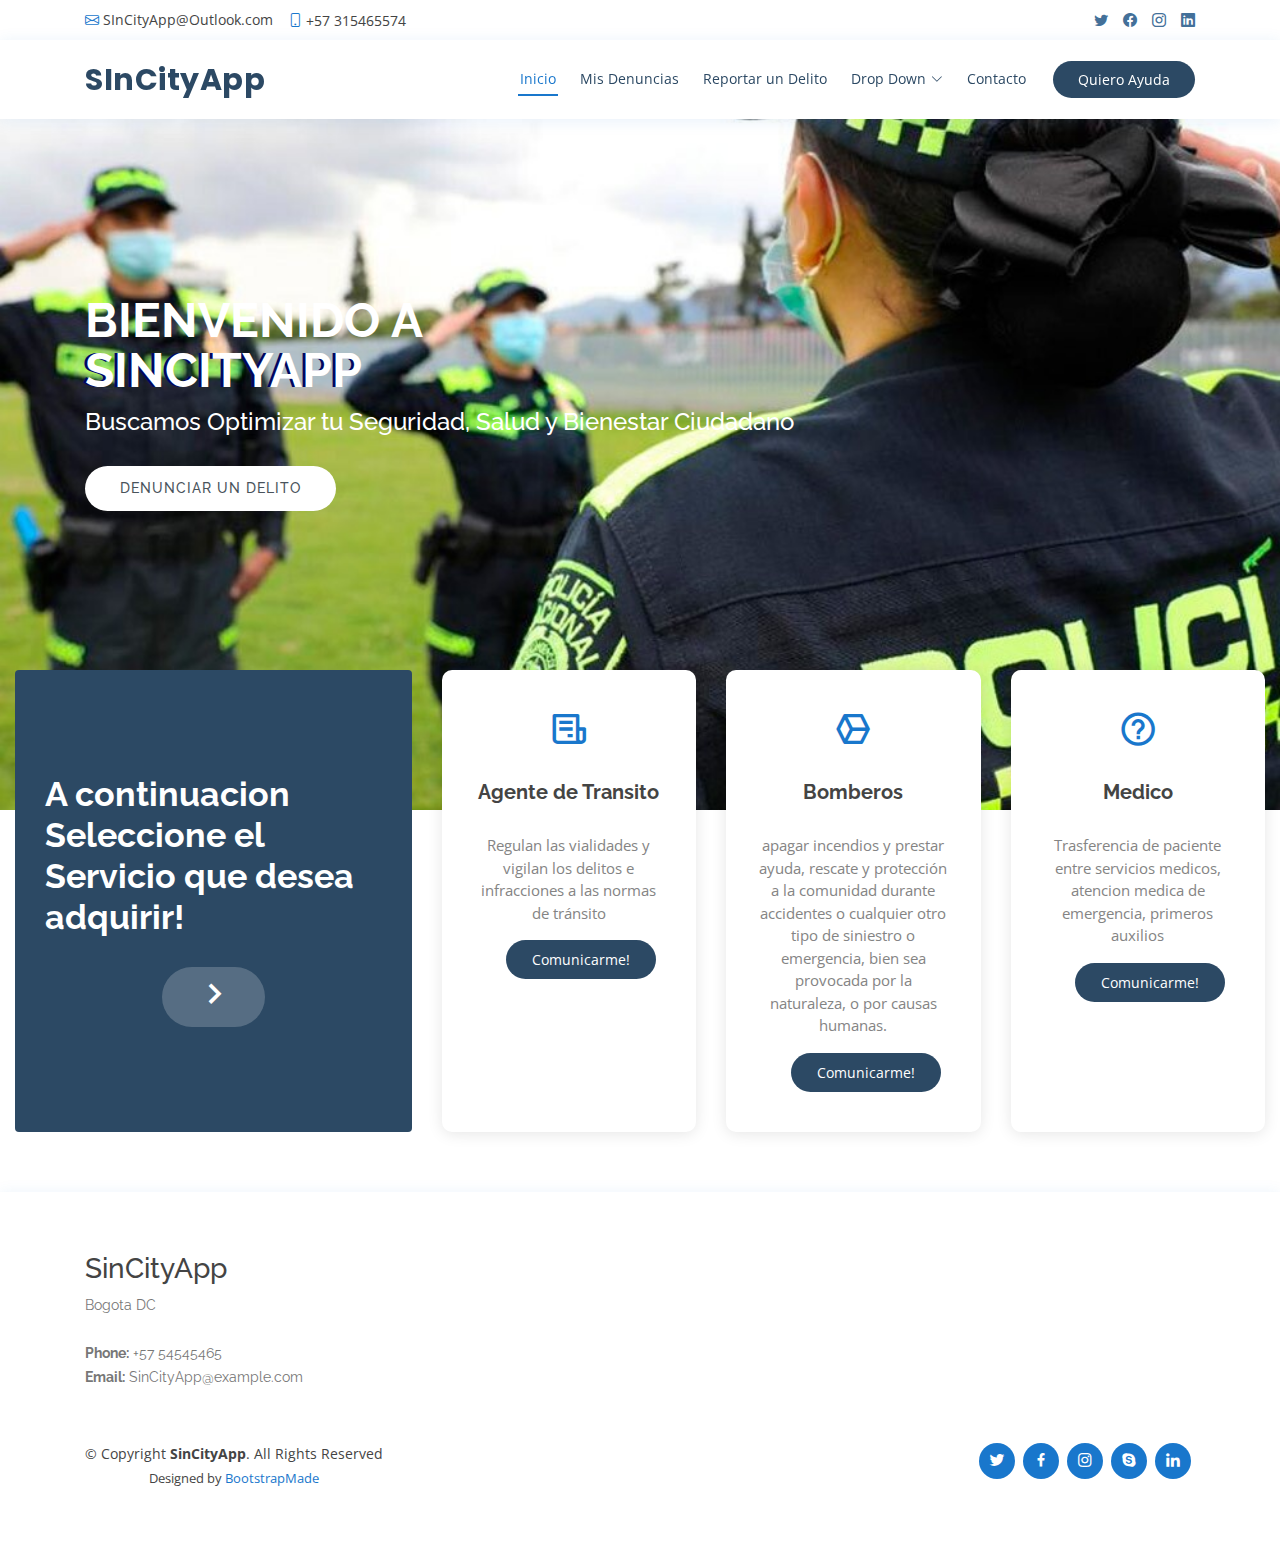
==== commit 5f97d95c: "Merge branch 'main' of https://github.com/deividpaez/SInCityApp" ====
--- a/demo-simsityapp/src/main/resources/static/index.html
+++ b/demo-simsityapp/src/main/resources/static/index.html
@@ -99,7 +99,7 @@
   <!-- ======= Hero Section ======= -->
   <section id="hero" class="d-flex align-items-center">
     <div class="container">
-      <h1>Bienvenido a <h1 class="gray">SInCityApp</h1></h1>
+      <h1 style="line-height: 43px;">Bienvenido a <h1 class="gray">SInCityApp</h1></h1>
       <h2>Buscamos Optimizar tu Seguridad, Salud y Bienestar Ciudadano</h2>
       <a href="Mis_Denuncias.html" class="btn-get-started scrollto">Denunciar Un Delito</a>
     </div>
@@ -139,7 +139,7 @@
                     <i class="bx bx-cube-alt"></i>
                     <h4>Bomberos</h4>
                     <p>apagar incendios y prestar ayuda, rescate y protección a la comunidad durante accidentes o cualquier otro tipo de siniestro o emergencia, bien sea provocada por la naturaleza, o por causas humanas.</p>
-                    <button type="button" class="btn appointment-btn" data-toggle="modal" data-target="#Bomberos">
+                    <button type="button" class="btn appointment-btn" data-toggle="modal" data-target="#Bomberos_modal">
                       Comunicarme!
                     </button>
                   </div>
@@ -149,7 +149,7 @@
                     <i class="bx bx-help-circle"></i>
                     <h4>Medico</h4>
                     <p>Trasferencia de paciente entre servicios medicos, atencion medica de emergencia, primeros auxilios</p>
-                    <button type="button" class="btn appointment-btn" data-toggle="modal" data-target="#Medico">
+                    <button type="button" class="btn appointment-btn" data-toggle="modal" data-target="#Medico_modal">
                       Comunicarme!
                     </button>
                   </div>
@@ -784,77 +784,7 @@
     </section><!-- End Gallery Section -->
 
     <!-- ======= Contact Section ======= -->
-    <section style="display: none;" id="contact" class="contact">
-      <div class="container">
-
-        <div class="section-title">
-          <h2>Contact</h2>
-          <p>Magnam dolores commodi suscipit. Necessitatibus eius consequatur ex aliquid fuga eum quidem. Sit sint consectetur velit. Quisquam quos quisquam cupiditate. Et nemo qui impedit suscipit alias ea. Quia fugiat sit in iste officiis commodi quidem hic quas.</p>
-        </div>
-      </div>
-
-      <div>
-        <iframe style="border:0; width: 100%; height: 350px;" src="https://www.google.com/maps/embed?pb=!1m14!1m8!1m3!1d12097.433213460943!2d-74.0062269!3d40.7101282!3m2!1i1024!2i768!4f13.1!3m3!1m2!1s0x0%3A0xb89d1fe6bc499443!2sDowntown+Conference+Center!5e0!3m2!1smk!2sbg!4v1539943755621" frameborder="0" allowfullscreen></iframe>
-      </div>
-
-      <div class="container">
-        <div class="row mt-5">
-
-          <div class="col-lg-4">
-            <div class="info">
-              <div class="address">
-                <i class="bi bi-geo-alt"></i>
-                <h4>Location:</h4>
-                <p>A108 Adam Street, New York, NY 535022</p>
-              </div>
-
-              <div class="email">
-                <i class="bi bi-envelope"></i>
-                <h4>Email:</h4>
-                <p>info@example.com</p>
-              </div>
-
-              <div class="phone">
-                <i class="bi bi-phone"></i>
-                <h4>Call:</h4>
-                <p>+1 5589 55488 55s</p>
-              </div>
-
-            </div>
-
-          </div>
-
-          <div class="col-lg-8 mt-5 mt-lg-0">
-
-            <form action="forms/contact.php" method="post" role="form" class="php-email-form">
-              <div class="row">
-                <div class="col-md-6 form-group">
-                  <input type="text" name="name" class="form-control" id="name" placeholder="Your Name" required>
-                </div>
-                <div class="col-md-6 form-group mt-3 mt-md-0">
-                  <input type="email" class="form-control" name="email" id="email" placeholder="Your Email" required>
-                </div>
-              </div>
-              <div class="form-group mt-3">
-                <input type="text" class="form-control" name="subject" id="subject" placeholder="Subject" required>
-              </div>
-              <div class="form-group mt-3">
-                <textarea class="form-control" name="message" rows="5" placeholder="Message" required></textarea>
-              </div>
-              <div class="my-3">
-                <div class="loading">Loading</div>
-                <div class="error-message"></div>
-                <div class="sent-message">Your message has been sent. Thank you!</div>
-              </div>
-              <div class="text-center"><button type="submit">Send Message</button></div>
-            </form>
-
-          </div>
-
-        </div>
-
-      </div>
-    </section><!-- End Contact Section -->
+ <!-- End Contact Section -->
 
   </main><!-- End #main -->
 
@@ -909,33 +839,30 @@
   <div class="modal-dialog" role="document">
     <div class="modal-content">
       <div class="modal-header">
-        <h5 class="modal-title" id="exampleModalLabel">Ingrese sus Datos</h5>
+        <h5 class="modal-title" id="exampleModalLabel">Ingrese sus Datos<br><small>Transito</small></h5>
         <button type="button" class="close" data-dismiss="modal" aria-label="Close">
           <span aria-hidden="true">&times;</span>
         </button>
       </div>
       <div class="modal-body">
-        <form action="/api/transito" method="post">
+        <form id="form_Transito">
           <div class="mb-3">
-            <label for="exampleInputEmail1" class="form-label">Ingrese su cedula</label>
-            <input type="email" class="form-control" id="exampleInputEmail1" aria-describedby="emailHelp">
+            <label for="cedula" class="form-label" >Ingrese su cedula</label>
+            <input type="text" class="form-control" id="cedula_Transito" aria-describedby="emailHelp" required>
             <div id="emailHelp" class="form-text">El ingreso de sus datos es confidencial</div>
           </div>
-          <div class="mb-3">
-            <label for="exampleInputPassword1" class="form-label">Direccion</label>
-            <input type="password" class="form-control" id="exampleInputPassword1">
-          </div>
-          <div class="mb-3 form-check">
-            <input type="checkbox" class="form-check-input" id="exampleCheck1">
-            <label class="form-check-label" for="exampleCheck1">Nesecitas Ambulancia?</label>
-          </div>
-          <div class="mb-3 form-check">
-            <input type="hidden"  id="Longitud_Latitud">
+      
+          <div class="mb-1 form-check">
+            <input type="checkbox" class="form-check-input" id="Transito_check">
+            <label class="form-check-label" for="Transito_check">¿Nesecitas Ambulancia?</label>
+          </div>
+          <div class="">
+            <input type="hidden" class="Longitud_Value">
             
           </div>
 
-          <button type="submit" class="btn btn-primary col-md-5" id="Enviar_Transito">Enviar</button>  
-           <button type="button" class="btn btn-primary col-md-5" id="Ubication">Ubicarme</button>
+          <button type="submit" class="btn appointment-btn col-md-5" id="Enviar_Transito">Enviar</button>  
+           <button type="button" class="btn appointment-btn col-md-5" id="Ubicacation1">Ubicarme</button>
         </form>
       
         
@@ -947,6 +874,100 @@
     </div>
   </div>
 </div>
+
+
+
+<!-- Formulario Modal Bomberos-->
+<div class="modal fade" id="Bomberos_modal" tabindex="-1" role="dialog" aria-labelledby="exampleModalLabel2" aria-hidden="true">
+  <div class="modal-dialog" role="document">
+    <div class="modal-content">
+      <div class="modal-header">
+        <h5 class="modal-title" id="exampleModalLabel2">Ingrese sus Datos <br><small>Bomberos</small></h5>
+        <button type="button" class="close" data-dismiss="modal" aria-label="Close">
+          <span aria-hidden="true">&times;</span>
+        </button>
+      </div>
+      <div class="modal-body">
+        <form id="form_Bomberos">
+          <div class="mb-3">
+            <label for="cedula_Bomberos" class="form-label">Ingrese su cedula</label>
+            <input type="text" class="form-control" id="cedula_Bomberos" aria-describedby="emailHelp2" required>
+            <div id="emailHelp2" class="form-text">El ingreso de sus datos es confidencial</div>
+          </div>
+          <div class="mb-3">
+            <label for="Direccion_Bomberos" class="form-label">Direccion</label>
+            <input type="text" class="form-control" id="Direccion_Bomberos">
+          </div>
+          <div class="mb-1 form-check">
+            <input type="checkbox" class="form-check-input" id="exampleCheck2">
+            <label class="form-check-label" for="exampleCheck2">¿Nesecitas Ambulancia?</label>
+          </div>
+          <div class="">
+            <input type="hidden"  class="Longitud_Value">
+            
+          </div>
+
+          <button type="submit" class="btn appointment-btn col-md-5" id="Enviar_Bomberos">Enviar</button>  
+           <button type="button" class="btn appointment-btn col-md-5" id="Ubicacation2">Ubicarme</button>
+        </form>
+      
+        
+      </div>
+      <div class="modal-footer">
+        <button type="button" class="btn btn-secondary" data-dismiss="modal">Cerrar</button>
+      
+      </div>
+    </div>
+  </div>
+</div>
+
+
+<!-- Formulario Modal Medico-->
+<div class="modal fade" id="Medico_modal" tabindex="-1" role="dialog" aria-labelledby="exampleModalLabel" aria-hidden="true">
+  <div class="modal-dialog" role="document">
+    <div class="modal-content">
+      <div class="modal-header">
+        <h5 class="modal-title" id="exampleModalLabel">Ingrese sus Datos <br><small>Medico</small></h5>
+        
+        <button type="button" class="close" data-dismiss="modal" aria-label="Close">
+          <span aria-hidden="true">&times;</span>
+        </button>
+      </div>
+      <div class="modal-body">
+        <form id="form_Medico">
+          <div class="mb-3">
+            <label for="exampleInputEmail1" class="form-label">Ingrese su cedula</label>
+            <input type="email" class="form-control" id="exampleInputEmail1" aria-describedby="emailHelp" required>
+            <div id="emailHelp" class="form-text">El ingreso de sus datos es confidencial</div>
+          </div>
+          <div class="mb-3">
+            <label for="exampleInputPassword3" class="form-label">Direccion</label>
+            <input type="text" class="form-control" id="exampleInputPassword3">
+          </div>
+          <div class="mb-1 form-check">
+            <input type="checkbox" class="form-check-input" id="exampleCheck1">
+            <label class="form-check-label" for="exampleCheck1">¿Nesecitas Ambulancia?</label>
+          </div>
+          <div class="">
+            <input type="hidden"  class="Longitud_Value">
+            
+          </div>
+
+          <button type="submit" class="btn appointment-btn col-md-5" id="Enviar_Medico">Enviar</button>  
+           <button type="button" class="btn appointment-btn col-md-5" id="Ubicacation3">Ubicarme</button>
+        </form>
+      
+        
+      </div>
+      <div class="modal-footer">
+        <button type="button" class="btn btn-secondary" data-dismiss="modal">Cerrar</button>
+      
+      </div>
+    </div>
+  </div>
+</div>
+
+
 
   <div id="preloader"></div>
   <a href="#" class="back-to-top d-flex align-items-center justify-content-center"><i class="bi bi-arrow-up-short"></i></a>
--- a/demo-simsityapp/src/main/resources/static/assets/css/style.css
+++ b/demo-simsityapp/src/main/resources/static/assets/css/style.css
@@ -208,8 +208,8 @@
 */
 .appointment-btn {
   margin-left: 25px;
-  background: #cbfe58;
-  color: #283142;
+  background: #2c4964;
+  color: #ffffff;
   border-radius: 50px;
   padding: 8px 25px;
   white-space: nowrap;
@@ -488,11 +488,17 @@
   font-weight: 700;
   line-height: 56px;
   text-transform: uppercase;
-  color: #2c4964;
-}
+  color: #ffffff;
+}
+.gray{
+  color: #ffffff !important;
+  text-shadow: -3px 0px 0px #00075f;
+}
+
+
 
 #hero h2 {
-  color: #2c4964;
+  color: #ffffff;
   margin: 10px 0 0 0;
   font-size: 24px;
 }
@@ -509,13 +515,19 @@
   border-radius: 50px;
   transition: 0.5s;
   color: #49535b;
-  background: #cbfe58;;
+  background: #ffffff;
 }
 
 #hero .btn-get-started:hover {
   background: #3291e6;
 }
-
+.scalePrograms:hover{
+  -moz-transform: scale(1.2);
+  -webkit-transform: scale(1.2);
+  -o-transform: scale(1.2);
+  -ms-transform: scale(1.2);
+  transform: scale(1.2);
+}
 @media (min-width: 1024px) {
   #hero {
     background-attachment: fixed;
@@ -549,6 +561,89 @@
     height: 110vh;
   }
 }
+
+
+#heroo {
+  width: 100%;
+  height: 90vh;
+  background: url("../img/Hero_MisDenuncias.png") top center;
+  background-size: cover;
+  margin-bottom: -200px;
+}
+
+#heroo .container {
+  position: relative;
+}
+
+#heroo h1 {
+  margin: 0;
+  font-size: 48px;
+  font-weight: 700;
+  line-height: 56px;
+  text-transform: uppercase;
+  color: #2c4964;
+}
+
+#heroo h2 {
+  color: #2c4964;
+  margin: 10px 0 0 0;
+  font-size: 24px;
+}
+
+#heroo .btn-get-started {
+  font-family: "Raleway", sans-serif;
+  text-transform: uppercase;
+  font-weight: 500;
+  font-size: 14px;
+  letter-spacing: 1px;
+  display: inline-block;
+  padding: 12px 35px;
+  margin-top: 30px;
+  border-radius: 50px;
+  transition: 0.5s;
+  color: #49535b;
+  background: #cbfe58;;
+}
+
+#heroo .btn-get-started:hover {
+  background: #3291e6;
+}
+
+@media (min-width: 1024px) {
+  #heroo {
+    background-attachment: fixed;
+  }
+}
+
+@media (max-width: 992px) {
+  #heroo {
+    margin-bottom: 0;
+    height: 100vh;
+  }
+
+  #heroo .container {
+    padding-bottom: 63px;
+  }
+
+  #heroo h1 {
+    font-size: 28px;
+    line-height: 36px;
+  }
+
+  #heroo h2 {
+    font-size: 18px;
+    line-height: 24px;
+    margin-bottom: 30px;
+  }
+}
+
+@media (max-height: 600px) {
+  #heroo {
+    height: 110vh;
+  }
+}
+
+
 
 /*--------------------------------------------------------------
 # Sections General
@@ -669,9 +764,9 @@
 --------------------------------------------------------------*/
 .why-us .content {
   padding: 30px;
-  background: #cbfe58;
+  background: #2c4964;
   border-radius: 4px;
-  color: #49535b;
+  color: #ffffff;
 
 }
 
